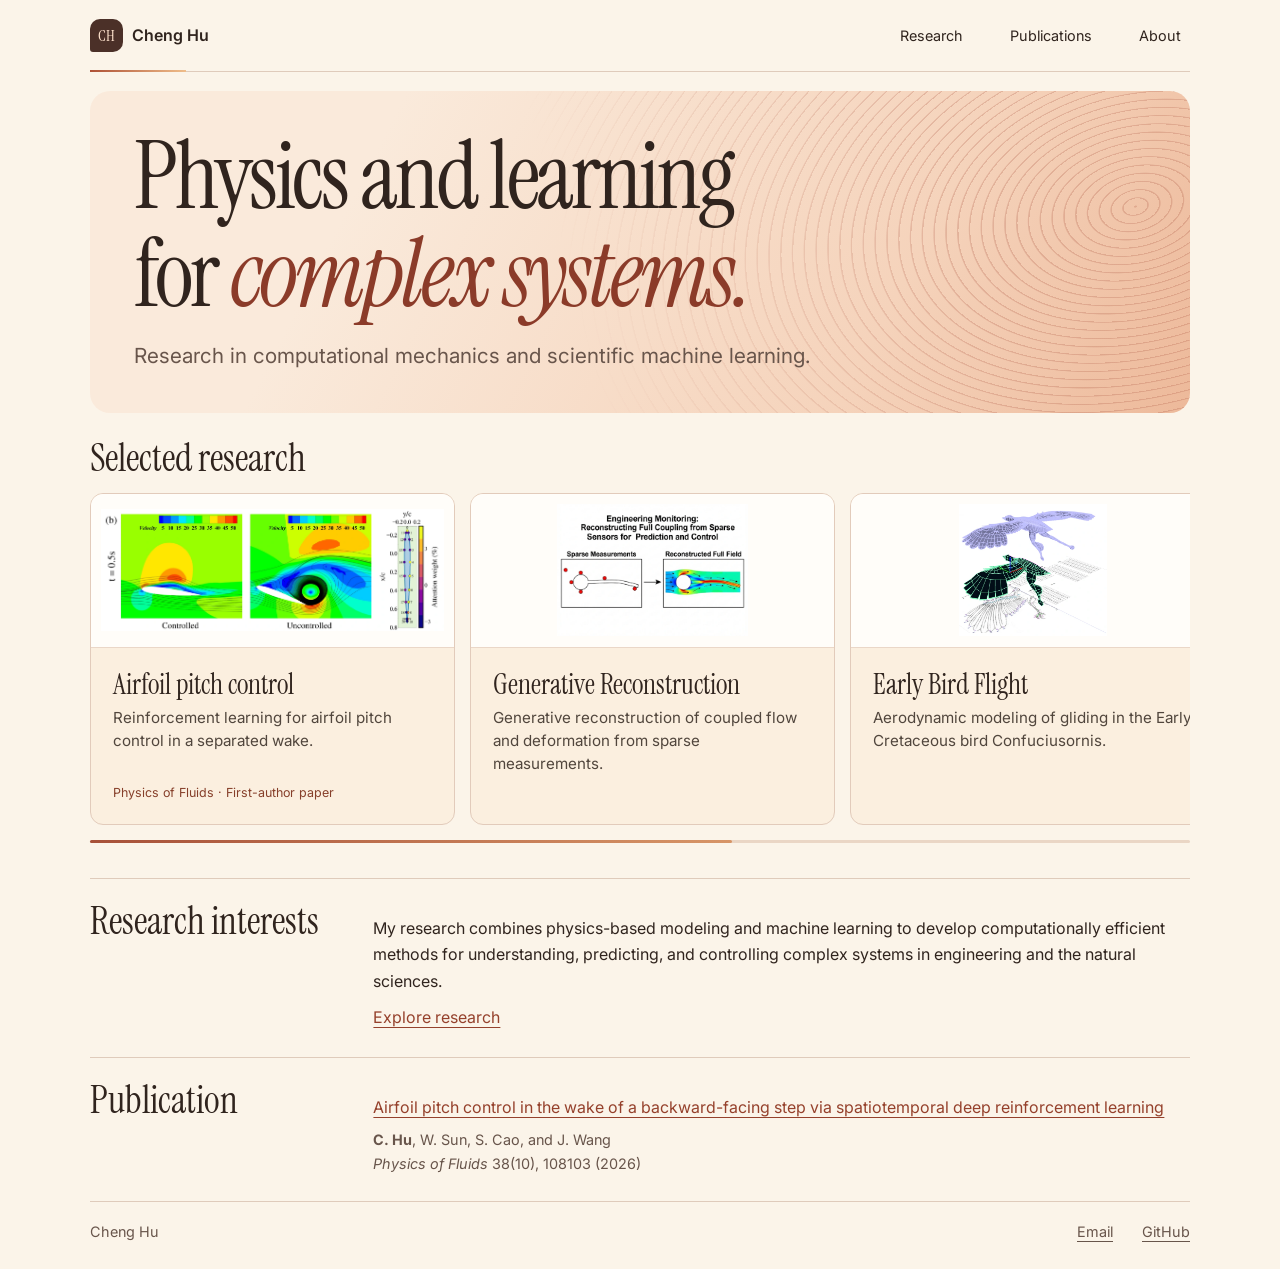
==== index.html @ a1cbbd5b "Publish research portfolio" ====
<!doctype html>
<html lang="en">
<head><meta charset="utf-8"><meta name="viewport" content="width=device-width, initial-scale=1"><meta name="description" content="Cheng Hu’s research in computational mechanics and scientific machine learning."><title>Home · Cheng Hu</title><link rel="stylesheet" href="style.css"><script src="research-rail.js" defer></script></head>
<body><a class="skip" href="#main">Skip to content</a>
<header class="shell top"><a class="brand" href="index.html"><span class="brand-mark" aria-hidden="true">CH</span>Cheng Hu</a><nav aria-label="Main navigation"><a href="research.html">Research</a><a href="publications.html">Publications</a><a href="about.html">About</a></nav></header>
<main id="main" class="shell"><section class="home-lead field-hero"><div class="flow-field" aria-hidden="true"></div><h1>Physics and learning<br>for <em>complex systems.</em></h1><p class="lead">Research in computational mechanics and scientific machine learning.</p></section><section class="research-board" aria-labelledby="selected-title"><div class="rail-heading"><h2 id="selected-title">Selected research</h2></div><ul class="project-rail" tabindex="0" aria-label="Research projects, scroll horizontally"><li><a class="rail-card" href="flow-control.html"><div class="panel-art"><img src="figures/wake-2.webp" alt="Controlled and uncontrolled airfoil wakes at initial separation" decoding="async"></div><div class="panel-caption"><h3>Airfoil pitch control</h3><p class="project-summary">Reinforcement learning for airfoil pitch control in a separated wake.</p><small class="project-credit">Physics of Fluids · First-author paper</small></div></a></li><li><a class="rail-card" href="scientific-ml.html"><div class="panel-art"><img src="figures/fsi-reconstruction.webp" alt="Flow field reconstruction from sparse observations" decoding="async"></div><div class="panel-caption"><h3>Generative Reconstruction</h3><p class="project-summary">Generative reconstruction of coupled flow and deformation from sparse measurements.</p></div></a></li><li><a class="rail-card" href="early-flight.html"><div class="panel-art"><img src="figures/bird-model.webp" alt="Confuciusornis reconstruction and computational mesh" decoding="async"></div><div class="panel-caption"><h3>Early Bird Flight</h3><p class="project-summary">Aerodynamic modeling of gliding in the Early Cretaceous bird Confuciusornis.</p></div></a></li><li><a class="rail-card" href="biomechanics.html"><div class="panel-art"><img src="figures/airway-rig.webp" alt="Patient-specific airway model and experimental setup" decoding="async"></div><div class="panel-caption"><h3>Biological Flows</h3><p class="project-summary">Experimental and computational modeling of pediatric upper airway mechanics.</p><small class="project-credit">Grand Prize · National College Student Medical Innovation Competition</small></div></a></li><li><a class="rail-card" href="porous-media.html"><div class="panel-art"><img src="figures/cigarette-geometry.webp" alt="Original schematic of cigarette segments, filter perforation, and paper inflow" decoding="async"></div><div class="panel-caption"><h3>Tobacco Flow Simulation Software</h3><p class="project-summary">Simulation of airflow, ventilation, and draw resistance in cigarettes.</p></div></a></li></ul><div class="rail-progress" aria-hidden="true"><span></span></div></section><section class="section"><h2>Research interests</h2><div><p>My research combines physics-based modeling and machine learning to develop computationally efficient methods for understanding, predicting, and controlling complex systems in engineering and the natural sciences.</p><a class="text-link section-link" href="research.html">Explore research</a></div></section><section class="section"><h2>Publication</h2><div><p><a class="text-link paper" href="https://doi.org/10.1063/5.0350633">Airfoil pitch control in the wake of a backward-facing step via spatiotemporal deep reinforcement learning</a></p><p class="citation"><strong>C. Hu</strong>, W. Sun, S. Cao, and J. Wang<br><i>Physics of Fluids</i> 38(10), 108103 (2026)</p></div></section></main>
<footer class="shell footer"><span>Cheng Hu</span><div><a href="mailto:corleone@mail.sdu.edu.cn">Email</a> <a href="https://github.com/Pianocoder7">GitHub</a></div></footer></body></html>
---- style.css ----
@import url('https://fonts.googleapis.com/css2?family=Instrument+Serif:ital@0;1&family=Inter:wght@400;500;600;700&display=swap');
:root{--paper:#f8f4ec;--ink:#27251f;--muted:#62594f;--accent:#93432e;--line:#ded4c6;--serif:"Instrument Serif",Georgia,serif;--sans:Inter,system-ui,sans-serif}
*{box-sizing:border-box}body{margin:0;background:var(--paper);color:var(--ink);font:1rem/1.65 var(--sans)}a{color:inherit}a:focus-visible{outline:2px solid var(--accent);outline-offset:4px}.shell{width:min(1080px,calc(100% - 72px));margin-inline:auto}.skip{position:absolute;left:12px;top:12px;transform:translateY(-160%);padding:8px;background:white}.skip:focus{transform:none}.top,.footer{display:flex;justify-content:space-between;align-items:center;gap:14px}.top{min-height:72px;border-bottom:1px solid var(--line)}.brand{font-weight:600;text-decoration:none;white-space:nowrap}nav,.footer div{display:flex;gap:clamp(11px,3vw,29px);font-size:.9rem}nav a{text-decoration:none}nav a:hover,nav [aria-current],.text-link{color:var(--accent)}.text-link{text-decoration-thickness:1px;text-underline-offset:4px}
h1,h2,h3,p,figure{margin:0}h1,h2,h3{font:400 2.35rem/1.04 var(--serif)}h1{font-size:clamp(3.4rem,7.5vw,6.5rem);letter-spacing:-.025em}h1 em{color:var(--accent)}.home-lead{padding:56px 0 28px}.eyebrow{color:var(--accent);font-weight:600;font-size:.875rem;margin-bottom:12px}.lead{font-size:clamp(1.05rem,2vw,1.3rem);max-width:39em;color:var(--muted);margin-top:16px}.page-head{padding:42px 0 27px}.page-head>a{display:inline-block;margin-bottom:14px}.page-head h1{font-size:clamp(3rem,6vw,5.2rem)}.project-copy{max-width:45em;margin-top:14px}
.mosaic,.research-grid,.figure-grid{display:grid;gap:13px;margin-bottom:33px}.mosaic{grid-template-columns:repeat(4,minmax(0,1fr))}.mosaic a,.research-card a{display:block;text-decoration:none;background:#f1e8dc;border:1px solid var(--line);border-radius:7px;overflow:hidden}.mosaic a:hover span,.research-card a:hover h3{color:var(--accent)}.mosaic img,.research-card img{display:block;width:100%;height:155px;object-fit:contain;background:#fff;padding:10px}.mosaic span{display:block;padding:10px 12px;font-size:.89rem;line-height:1.35;font-weight:600}.research-grid,.figure-grid{grid-template-columns:repeat(2,minmax(0,1fr));gap:20px}.research-card img{height:205px}.research-card a>div{padding:15px}.research-card p{margin-top:8px;color:var(--muted)}.data-figure a{display:grid;place-items:center;background:white;border:1px solid var(--line);border-radius:7px;padding:12px}.data-figure img{width:100%;height:clamp(180px,32vw,337px);object-fit:contain}.data-figure figcaption{padding-top:7px;color:var(--muted);font-size:.9rem}
.section{border-top:1px solid var(--line);display:grid;grid-template-columns:minmax(145px,.65fr) minmax(0,2fr);gap:18px;padding:23px 0 26px;align-items:baseline}.citation,.footer{color:var(--muted);font-size:.9rem}.citation{margin-top:8px}.section-link{display:inline-block;margin-top:10px}.footer{border-top:1px solid var(--line);padding:18px 0 25px}.footer a{text-underline-offset:4px}
@media(max-width:700px){.shell{width:calc(100% - 32px)}.top{min-height:62px}.mosaic{grid-template-columns:repeat(2,minmax(0,1fr))}.research-grid,.figure-grid,.section{grid-template-columns:minmax(0,1fr)}.home-lead{padding-top:35px}.section{gap:9px}.mosaic img{height:105px}.mosaic span{padding:8px}.footer div{gap:10px}}@media(max-width:360px){nav{font-size:.8rem;gap:8px}}

.study-block{display:grid;grid-template-columns:minmax(165px,1fr) minmax(0,3fr);gap:30px;padding:30px 0 34px;border-top:1px solid var(--line)}.study-text h2{font-size:2.15rem;margin-bottom:12px}.study-text p{font-size:.95rem;color:var(--muted)}.study-figures{display:grid;grid-template-columns:repeat(2,minmax(0,1fr));gap:18px;align-items:start}.study-figures[data-panels="3"] figure:first-child{grid-column:1/-1}.study-figures a{display:block;background:white;border:1px solid var(--line);border-radius:7px;padding:8px}.study-figures img{display:block;width:100%;height:auto}.study-figures figcaption{font-size:.88rem;color:var(--muted);margin-top:5px}@media(max-width:700px){.study-block{grid-template-columns:minmax(0,1fr);gap:14px}.study-figures{gap:10px}}@media(max-width:480px){.study-figures{grid-template-columns:minmax(0,1fr)}}

.research-collage{margin:0 0 32px}.collage-grid{display:grid;grid-template-columns:repeat(3,minmax(0,1fr));gap:2px;padding:2px;background:var(--line);border:1px solid var(--line);border-radius:9px;overflow:hidden}.collage-grid a{display:flex;flex-direction:column;justify-content:space-between;min-width:0;background:#fff;text-decoration:none}.collage-grid img{width:100%;height:clamp(120px,16vw,180px);object-fit:contain;padding:5px}.collage-grid span{background:#f3ece0;padding:6px 10px;color:var(--muted);font-size:.85rem}.collage-grid a:hover span,.collage-grid a:focus-visible span{color:var(--accent)}.collage-grid a:focus-visible{outline-offset:-3px;z-index:1}.research-collage figcaption{color:var(--muted);font-size:.86rem;margin-top:7px}@media(max-width:650px){.collage-grid{grid-template-columns:repeat(2,minmax(0,1fr))}.collage-grid img{height:107px}}
:root{--paper:#f5f2e8;--ink:#172520;--muted:#4f6057;--accent:#335e4d;--line:#cfd6c9}
.shell{width:min(1100px,calc(100% - 64px))}
.top{border-color:var(--line)}
nav [aria-current]{text-decoration:underline;text-underline-offset:6px}
.home-lead{padding:48px 0 28px}
.home-lead h1{font-size:clamp(3.1rem,7vw,6rem);letter-spacing:-.034em}
.home-lead .lead{max-width:38em}
.research-collage{margin-bottom:33px}
.collage-grid{grid-template-columns:1.26fr 1fr 1fr;gap:1px;padding:0;border-color:#c2ccbd;border-radius:14px}
.collage-grid a{background:#fff}
.collage-grid a:first-child{grid-row:span 2}
.collage-grid a:first-child img{height:100%;min-height:0}
.collage-grid a img{min-height:0;flex:1;padding:12px}
.collage-grid span{background:#e5ebdf;color:#273f32;padding:8px 12px}
.collage-grid a:hover span,.collage-grid a:focus-visible span{background:#cfdfd0;color:#172f20}
.research-card a{background:#e9eee5}
.research-card a:hover h3{text-decoration:underline;text-underline-offset:5px}
.about-profile{display:grid;grid-template-columns:minmax(160px,235px) minmax(0,1fr);align-items:center;gap:clamp(24px,6vw,66px);padding:48px 0 44px}
.portrait img{display:block;width:100%;height:auto;border-radius:14px}
.profile-text h1{font-size:clamp(3.5rem,7vw,5.8rem)}
.profile-bio{max-width:43ch;color:var(--muted);margin:12px 0 20px}
.profile-contact{display:flex;gap:10px;flex-wrap:wrap}
.profile-contact a{padding:5px 15px;border:1px solid var(--line);border-radius:20px;text-decoration:none}
.profile-contact a:hover{background:#dce8dc}
.experience dl{margin:0}
.experience dl>div{border-left:2px solid var(--line);padding:0 0 18px 16px}
.experience dl>div:last-child{padding-bottom:0}
.experience dt{font-weight:600}
.experience dd{color:var(--muted);margin:2px 0 0}
.smoke-story{display:grid;grid-template-columns:minmax(0,1fr) minmax(0,1.08fr);gap:25px;align-items:center;border-top:1px solid var(--line);padding:25px 0}
.smoke-story h2,.software-story h2{margin-bottom:10px}
.smoke-story p,.software-story p{color:var(--muted)}
.packing-figure{padding:18px;border:1px solid var(--line);border-radius:12px;background:#eaeee2}
.rod-labels{display:grid;grid-template-columns:1fr 3fr;color:var(--muted);font-size:.85rem;text-align:center}
.rod{display:grid;grid-template-columns:1fr 0.7fr 1.6fr 0.7fr;overflow:hidden;border:1px solid #607466;border-radius:28px;margin:7px 0 11px;height:52px}
.rod .filter{background:#f7f7ed;display:flex;align-items:center;justify-content:center;gap:4px;border-right:1px solid #607466}.rod i{width:4px;height:4px;background:#526e60;border-radius:50%}
.dense,.packing-key span:first-child b{background:#527664}.loose,.packing-key span:last-child b{background:#b2c8a8}
.packing-key{display:flex;gap:12px;flex-wrap:wrap;font-size:.85rem}.packing-key b{display:inline-block;width:12px;height:12px;border-radius:2px;vertical-align:middle;margin-right:4px}
.packing-figure figcaption{font-size:.9rem;color:var(--muted);margin-top:10px}
.software-story{padding:24px 0 36px;border-top:1px solid var(--line)}
.software-story figure{margin-top:15px}
.software-story img{display:block;width:100%;height:auto;border:1px solid var(--line);border-radius:10px}
@media(max-width:700px){.shell{width:calc(100% - 32px)}.collage-grid{grid-template-columns:repeat(2,minmax(0,1fr))}.collage-grid a:first-child{grid-row:auto;grid-column:1/-1}.collage-grid a:first-child img{height:170px}.collage-grid a img{padding:5px}.about-profile,.smoke-story{grid-template-columns:minmax(0,1fr)}.about-profile{gap:20px;padding-top:28px}.portrait{max-width:185px}}
@media(min-width:701px){.collage-grid{grid-auto-rows:clamp(145px,16vw,192px)}.collage-grid a img,.collage-grid a:first-child img{height:0;flex:1 1 0}}
:root{--paper:#fbf4e9;--ink:#30241e;--muted:#68554b;--accent:#95412c;--line:#dfcbbb}
.top{border-color:var(--line);position:relative}
.top::after{content:"";position:absolute;height:2px;bottom:-1px;left:0;width:clamp(42px,8vw,96px);background:linear-gradient(90deg,#ae5136,#efbd8a)}
.brand{display:inline-flex;align-items:center;gap:9px}
.brand-mark{display:grid;place-items:center;width:33px;height:33px;border-radius:10px 10px 10px 3px;background:#4b3028;color:#ffe3cd;font:1rem/1 var(--serif)}
nav a{padding:5px 9px;border-radius:20px}
nav a:hover,nav a[aria-current]{background:#f3dbca;color:#793923;text-decoration:none}
.field-hero{position:relative;overflow:hidden;margin:19px 0 26px;padding:36px clamp(15px,4vw,44px) 39px;isolation:isolate;border-radius:20px;background:linear-gradient(117deg,#faeadb 25%,#f5d3bb 72%,#edb99a)}
.field-hero h1{font-size:clamp(2.75rem,7.5vw,5.9rem);letter-spacing:-.033em}
.field-hero h1 em{color:#8b3b29}
.field-hero .lead{max-width:36em;position:relative}
.flow-field{position:absolute;z-index:-1;inset:-60% -18% -65% 44%;opacity:.58;pointer-events:none;background:repeating-radial-gradient(ellipse at 70% 48%,#a9503d66 0 1px,transparent 2px 12px);mask-image:linear-gradient(90deg,transparent,#000 48%);transform:rotate(-14deg)}
@media(prefers-reduced-motion:no-preference){.flow-field{animation:contour-drift 10s ease-in-out infinite alternate}.field-hero h1,.field-hero .lead{animation:headline-in .56s ease-out both}.field-hero .lead{animation-delay:.12s}@keyframes contour-drift{to{transform:translate(4%,-3%) rotate(-9deg)}}@keyframes headline-in{from{opacity:0;transform:translateY(9px)}to{opacity:1;transform:none}}}
.research-board{margin:0 0 35px}
.rail-heading{display:flex;justify-content:space-between;align-items:baseline;gap:10px;margin-bottom:10px}
.rail-heading>span{font-size:.84rem;color:var(--muted)}
.mobile-rail-hint{display:none}
.project-rail{--project-gap:15px;display:grid;grid-auto-flow:column;grid-auto-columns:min(36%,365px);grid-template-rows:1fr;gap:var(--project-gap);overflow-x:auto;scroll-snap-type:x mandatory;overscroll-behavior-inline:contain;list-style:none;margin:0;padding:5px 0 12px;scrollbar-width:thin;scrollbar-color:#b9785e transparent;cursor:grab}
.project-rail li{min-width:0;scroll-snap-align:start;display:flex}
.rail-card{display:grid;grid-template-rows:154px 1fr;overflow:hidden;width:100%;border-radius:13px;border:1px solid #e2cbbb;background:#fbefdf;text-decoration:none;color:var(--ink);-webkit-user-drag:none}
.rail-card:focus-visible{outline-offset:-4px}
.rail-card:hover,.rail-card:focus-visible{border-color:#a7553a}
.panel-art{background:#fffdf9;display:grid;place-items:center;padding:10px;border-bottom:1px solid #ead7c8;overflow:hidden}
.panel-art img{display:block;width:100%;height:132px;object-fit:contain;user-select:none;-webkit-user-drag:none}
.panel-caption{padding:11px 13px 15px}
.panel-caption h3{font-size:1.72rem}
.project-credit{display:block;font-size:.78rem;line-height:1.35;color:#863f2a;margin-top:6px}
.page-head>.project-credit{font-size:.9rem}
.research-card a{background:#f6e7d7}
.research-card .project-credit+p{margin-top:10px}
.project-rail.is-dragging{scroll-snap-type:none;cursor:grabbing;user-select:none}
.project-rail.is-dragging a{cursor:grabbing}
.rail-progress{position:relative;height:3px;border-radius:6px;background:#ead6c5;margin-top:3px}
.rail-progress span{position:absolute;width:40%;height:100%;border-radius:inherit;background:linear-gradient(90deg,#a75139,#d79567)}
.project-cover{margin:0 0 27px;max-width:800px;min-width:0}
.project-cover a{display:block;background:#fffdf9;border:1px solid var(--line);border-radius:12px;padding:12px}
.project-cover img{display:block;width:100%;max-height:310px;object-fit:contain}
.project-cover figcaption{color:var(--muted);font-size:.88rem;margin-top:6px}
.smoke-story .project-cover{margin:0}
@media(prefers-reduced-motion:no-preference){.rail-card .panel-art img{transition:transform .3s ease}.rail-card:hover .panel-art img,.rail-card:focus-visible .panel-art img{transform:scale(1.045)}.rail-card{transition:box-shadow .2s,border-color .2s}.rail-card:hover{box-shadow:0 7px 14px #623b231e}.brand-mark{transition:transform .25s}.brand:hover .brand-mark{transform:rotate(-7deg)}}
@media(max-width:700px){nav a{padding-inline:3px}.brand-mark{width:29px;height:29px}.project-rail{grid-auto-columns:min(72%,330px)}.desktop-rail-hint{display:none}.mobile-rail-hint{display:inline}.field-hero{padding-block:26px}.flow-field{inset:-40% -55% -55% 37%}.rail-heading h2{font-size:1.95rem}}
@media(max-width:350px){.top{gap:7px}.brand{gap:5px}nav{gap:4px}nav a{padding-inline:2px}.rail-heading>span{font-size:.75rem}}

/* Keep the illustration, summary and citation on distinct reading lines. */
.panel-caption{display:flex;flex-direction:column;flex:1;gap:.45rem;padding:clamp(.9rem,1.7vw,1.4rem)}
.panel-caption h3{margin:0;line-height:1.1;text-wrap:balance}
.panel-caption .project-summary{font-size:.95rem;line-height:1.5;color:#51463d;margin:0;text-wrap:pretty}
.panel-caption .project-credit{margin-top:auto;padding-top:.55rem;line-height:1.35}
.project-rail{scrollbar-width:none}
.project-rail::-webkit-scrollbar{display:none}
.rail-card:focus-visible{outline:2px solid #843e28;outline-offset:-3px}
.study-figures:has(>figure:only-child){grid-template-columns:minmax(0,1fr)}
.study-figures:has(>figure:only-child) img{max-height:32rem;object-fit:contain}
@media(hover:hover) and (prefers-reduced-motion:no-preference){
 .study-figures figure a,.project-cover a{display:block;transition:box-shadow .25s ease;border-radius:12px}
 .study-figures figure a:hover,.project-cover a:hover{box-shadow:0 5px 22px rgb(82 48 26 / .12)}
}
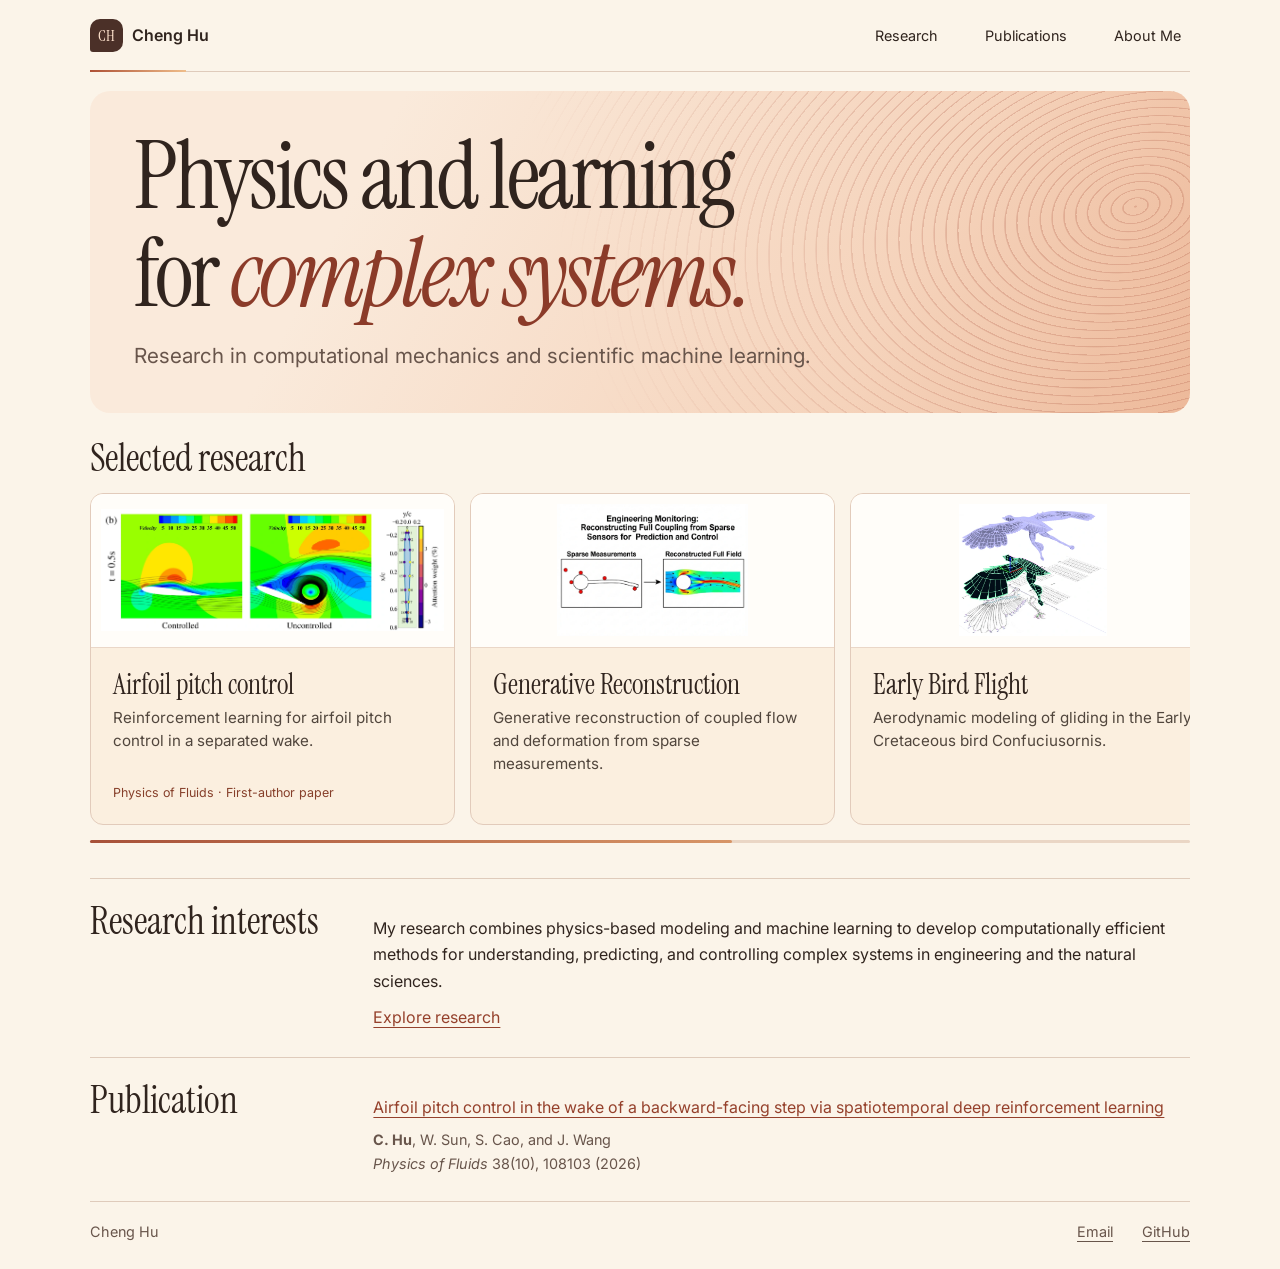
==== commit 5b744653: "Rename About page to About Me" ====
--- a/index.html
+++ b/index.html
@@ -2,6 +2,6 @@
 <html lang="en">
 <head><meta charset="utf-8"><meta name="viewport" content="width=device-width, initial-scale=1"><meta name="description" content="Cheng Hu’s research in computational mechanics and scientific machine learning."><title>Home · Cheng Hu</title><link rel="stylesheet" href="style.css"><script src="research-rail.js" defer></script></head>
 <body><a class="skip" href="#main">Skip to content</a>
-<header class="shell top"><a class="brand" href="index.html"><span class="brand-mark" aria-hidden="true">CH</span>Cheng Hu</a><nav aria-label="Main navigation"><a href="research.html">Research</a><a href="publications.html">Publications</a><a href="about.html">About</a></nav></header>
+<header class="shell top"><a class="brand" href="index.html"><span class="brand-mark" aria-hidden="true">CH</span>Cheng Hu</a><nav aria-label="Main navigation"><a href="research.html">Research</a><a href="publications.html">Publications</a><a href="about.html">About Me</a></nav></header>
 <main id="main" class="shell"><section class="home-lead field-hero"><div class="flow-field" aria-hidden="true"></div><h1>Physics and learning<br>for <em>complex systems.</em></h1><p class="lead">Research in computational mechanics and scientific machine learning.</p></section><section class="research-board" aria-labelledby="selected-title"><div class="rail-heading"><h2 id="selected-title">Selected research</h2></div><ul class="project-rail" tabindex="0" aria-label="Research projects, scroll horizontally"><li><a class="rail-card" href="flow-control.html"><div class="panel-art"><img src="figures/wake-2.webp" alt="Controlled and uncontrolled airfoil wakes at initial separation" decoding="async"></div><div class="panel-caption"><h3>Airfoil pitch control</h3><p class="project-summary">Reinforcement learning for airfoil pitch control in a separated wake.</p><small class="project-credit">Physics of Fluids · First-author paper</small></div></a></li><li><a class="rail-card" href="scientific-ml.html"><div class="panel-art"><img src="figures/fsi-reconstruction.webp" alt="Flow field reconstruction from sparse observations" decoding="async"></div><div class="panel-caption"><h3>Generative Reconstruction</h3><p class="project-summary">Generative reconstruction of coupled flow and deformation from sparse measurements.</p></div></a></li><li><a class="rail-card" href="early-flight.html"><div class="panel-art"><img src="figures/bird-model.webp" alt="Confuciusornis reconstruction and computational mesh" decoding="async"></div><div class="panel-caption"><h3>Early Bird Flight</h3><p class="project-summary">Aerodynamic modeling of gliding in the Early Cretaceous bird Confuciusornis.</p></div></a></li><li><a class="rail-card" href="biomechanics.html"><div class="panel-art"><img src="figures/airway-rig.webp" alt="Patient-specific airway model and experimental setup" decoding="async"></div><div class="panel-caption"><h3>Biological Flows</h3><p class="project-summary">Experimental and computational modeling of pediatric upper airway mechanics.</p><small class="project-credit">Grand Prize · National College Student Medical Innovation Competition</small></div></a></li><li><a class="rail-card" href="porous-media.html"><div class="panel-art"><img src="figures/cigarette-geometry.webp" alt="Original schematic of cigarette segments, filter perforation, and paper inflow" decoding="async"></div><div class="panel-caption"><h3>Tobacco Flow Simulation Software</h3><p class="project-summary">Simulation of airflow, ventilation, and draw resistance in cigarettes.</p></div></a></li></ul><div class="rail-progress" aria-hidden="true"><span></span></div></section><section class="section"><h2>Research interests</h2><div><p>My research combines physics-based modeling and machine learning to develop computationally efficient methods for understanding, predicting, and controlling complex systems in engineering and the natural sciences.</p><a class="text-link section-link" href="research.html">Explore research</a></div></section><section class="section"><h2>Publication</h2><div><p><a class="text-link paper" href="https://doi.org/10.1063/5.0350633">Airfoil pitch control in the wake of a backward-facing step via spatiotemporal deep reinforcement learning</a></p><p class="citation"><strong>C. Hu</strong>, W. Sun, S. Cao, and J. Wang<br><i>Physics of Fluids</i> 38(10), 108103 (2026)</p></div></section></main>
 <footer class="shell footer"><span>Cheng Hu</span><div><a href="mailto:corleone@mail.sdu.edu.cn">Email</a> <a href="https://github.com/Pianocoder7">GitHub</a></div></footer></body></html>
